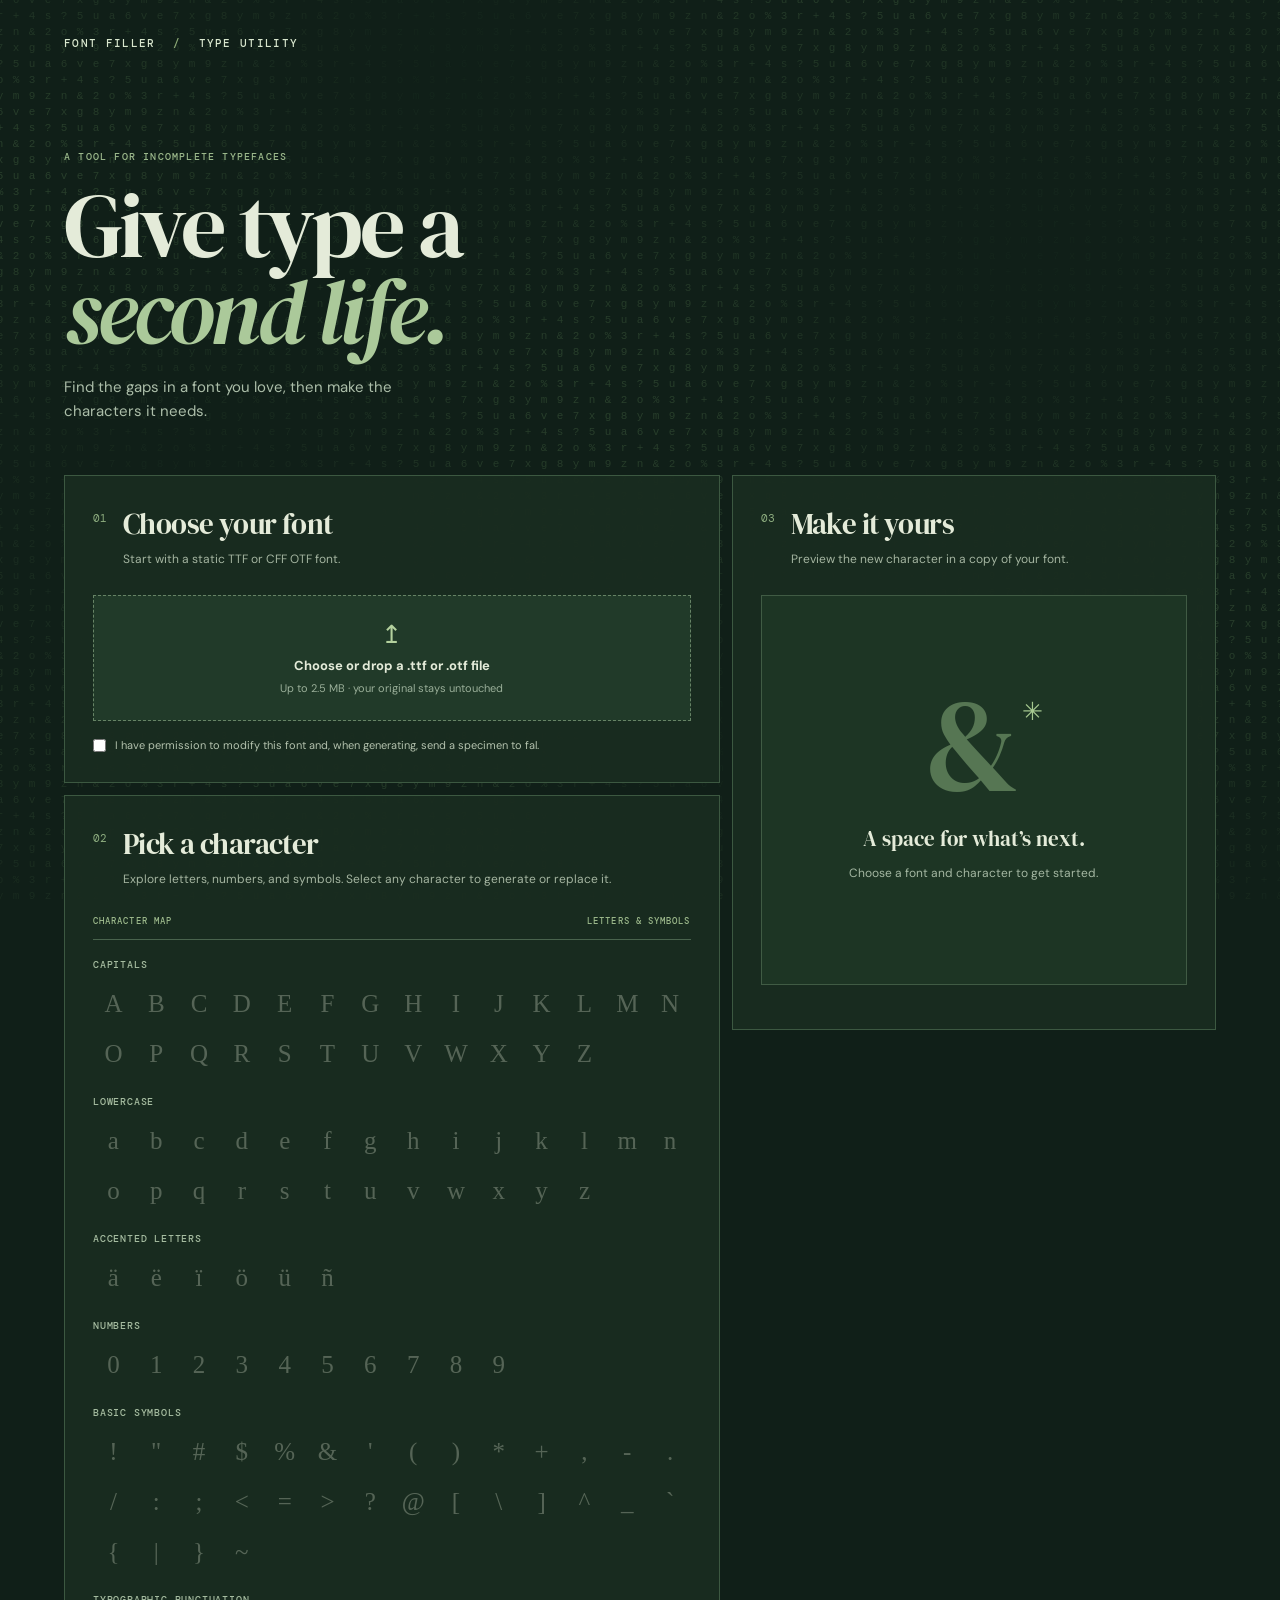
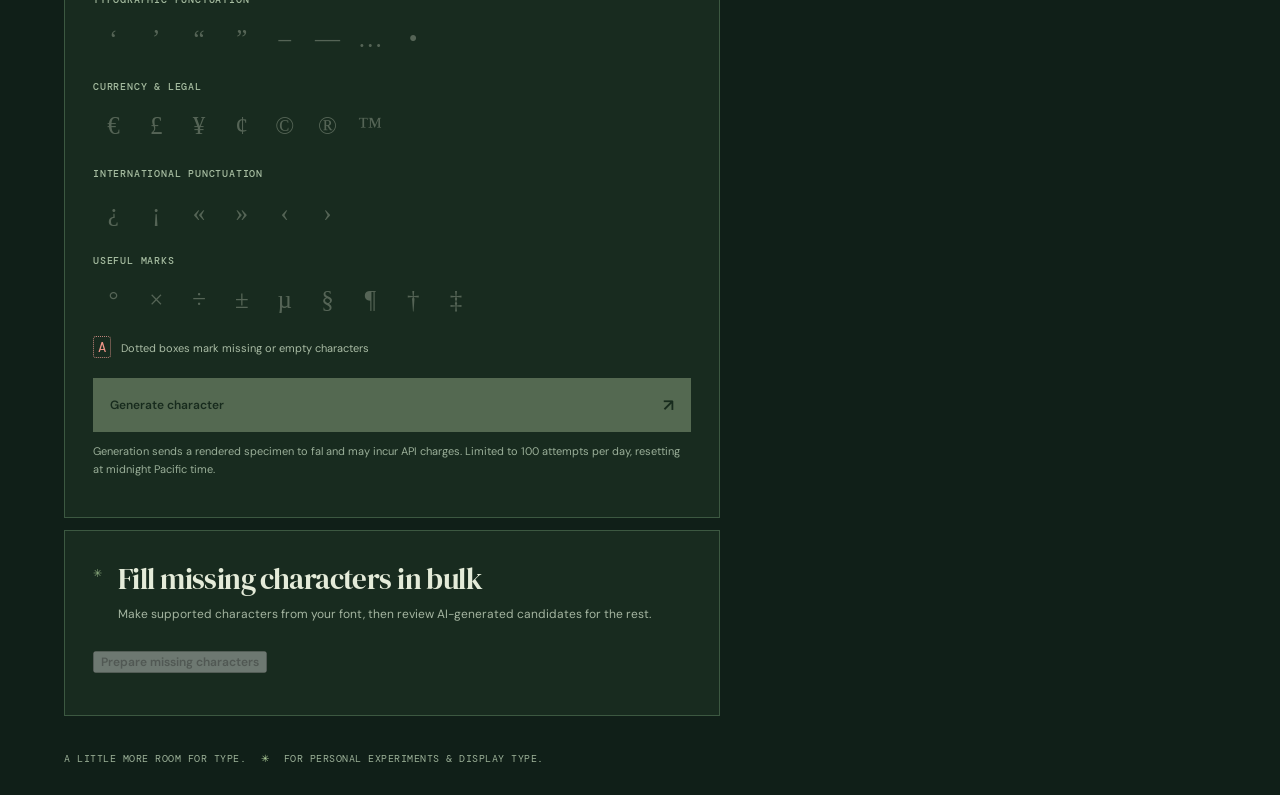
==== public/index.html @ 3ff65e48 "Initial commit" ====
<!doctype html><html lang="en"><head><meta charset="utf-8"><meta name="viewport" content="width=device-width,initial-scale=1"><title>Font Filler</title><link rel="stylesheet" href="/static/style.css"></head><body><canvas id="glyph-field" class="glyph-field" aria-hidden="true"></canvas><main><header><div class="brand">FONT FILLER<span> / </span> TYPE UTILITY</div><div class="eyebrow">A TOOL FOR INCOMPLETE TYPEFACES</div><h1>Give type a<br><em>second life.</em></h1><p>Find the gaps in a font you love, then make the characters it needs.</p></header><div class="layout"><div class="steps"><section class="card"><div class="heading"><span class="number">01</span><div><h2>Choose your font</h2><p>Start with a static TTF or CFF OTF font.</p></div></div><label class="upload" for="font" tabindex="0"><span class="upload-icon">↥</span><strong id="filename">Choose or drop a .ttf or .otf file</strong><small>Up to 2.5 MB · your original stays untouched</small></label><input id="font" type="file" accept=".ttf,.otf,font/ttf,font/otf" hidden><label class="check"><input id="rights" type="checkbox"> <span>I have permission to modify this font and, when generating, send a specimen to fal.</span></label><div id="font-info" class="font-info" hidden></div></section><section class="card"><div class="heading"><span class="number">02</span><div><h2>Pick a character</h2><p>Explore letters, numbers, and symbols. Select any character to generate or replace it.</p></div></div><div class="specimen-top"><span>CHARACTER MAP</span><span>LETTERS &amp; SYMBOLS</span></div><div id="symbols" class="symbols" aria-label="Choose a character"></div><div class="legend"><span>A</span> Dotted boxes mark missing or empty characters</div><div id="sample-wrap" class="sample-wrap" hidden><div class="specimen-top"><span>FONT IN CONTEXT</span><span>EXAMPLE TEXT</span></div><p id="sample" class="sample"></p><p class="sample-note">Missing characters appear in red.</p></div><button id="generate" disabled><span id="generate-text">Generate character</span> <span>↗</span></button><p id="method-note" class="micro">Generation sends a rendered specimen to fal and may incur API charges. Limited to 100 attempts per day, resetting at midnight Pacific time.</p></section><section class="card" id="bulk-section"><div class="heading"><span class="number">✳</span><div><h2>Fill missing characters in bulk</h2><p>Make supported characters from your font, then review AI-generated candidates for the rest.</p></div></div><button id="bulk-prepare" disabled>Prepare missing characters</button><div id="bulk-ready" hidden><p id="bulk-summary" class="micro"></p><label class="bulk-choice">Characters per image <select id="bulk-grid"><option value="4">Up to 16 (4 × 4)</option><option value="3">Up to 9 (3 × 3)</option></select></label><p id="bulk-cost" class="micro"></p><button id="bulk-generate" disabled>Generate remaining characters</button><p class="micro">AI results may be incorrect or clipped. Review each candidate before adding it.</p><div id="bulk-list" class="bulk-list"></div><div class="preview-label">BULK FONT PREVIEW <span>Click to edit</span></div><div id="bulk-preview" class="preview" contenteditable="true" role="textbox" aria-label="Bulk font preview" spellcheck="false">Aa 123</div><button id="bulk-apply" disabled>Add selected characters</button><a id="bulk-download" class="download" hidden>Download bulk font <span>↓</span></a></div><div id="bulk-status" class="status" role="status" aria-live="polite"></div></section></div><section class="card result"><div class="heading"><span class="number">03</span><div><h2>Make it yours</h2><p>Preview the new character in a copy of your font.</p></div></div><div id="empty" class="empty"><div class="empty-mark">&amp;<span>✳</span></div><strong>A space for what’s next.</strong><p>Choose a font and character to get started.</p></div><div id="result" hidden><div class="candidate"><div id="candidate" class="candidate-glyph" aria-label="Generated character preview">…</div><div><div class="eyebrow">YOUR NEW CHARACTER</div><strong id="candidate-label"></strong><p id="candidate-description">Your traced character, shown in the updated font.</p><button id="again" class="text-button">↻ Generate another</button></div></div><div class="preview-label">IN CONTEXT <span>Click to edit</span></div><div id="preview" class="preview" contenteditable="true" role="textbox" aria-label="Preview text" spellcheck="false">A little something &amp; more.</div><div class="controls"><label><span id="size-label">Size</span> <output id="size-value">100%</output><input id="size" type="range" min="50" max="150" value="100"></label><label id="spacing-control">Spacing <output id="spacing-value">100%</output><input id="spacing" type="range" min="0" max="300" value="100"></label><label id="horizontal-control" hidden>Horizontal position <output id="horizontal-value">0</output><input id="horizontal" type="range" min="-50" max="50" value="0"></label><label>Vertical position <output id="offset-value">0</output><input id="offset" type="range" min="-50" max="50" value="0"></label></div><p id="fixed-note" class="micro">For fixed-width fonts, spacing stays fixed to preserve the character grid.</p><a id="download" class="download" download="font-filler.ttf">Download font <span>↓</span></a></div><div id="status" class="status" role="status" aria-live="polite"></div></section></div><footer>A LITTLE MORE ROOM FOR TYPE. <span>✳</span> FOR PERSONAL EXPERIMENTS & DISPLAY TYPE.</footer></main><script src="/static/app.js"></script></body></html>
---- static/style.css ----
@import url('https://fonts.googleapis.com/css2?family=DM+Mono:wght@400;500&family=DM+Sans:wght@400;500;600;700&family=DM+Serif+Display:ital@0;1&display=swap');
:root{font-family:'DM Sans',system-ui,sans-serif;color:#e4ebd9;background:#101f18}*{box-sizing:border-box}body{margin:0;min-height:100vh}button,input{font:inherit}button:focus-visible,a:focus-visible,input:focus-visible,.upload:focus-within{outline:2px solid #d9e9ad;outline-offset:3px}.glyph-field{position:fixed;inset:0;width:100%;height:100%;pointer-events:none;z-index:0}main{position:relative;max-width:1390px;margin:auto;padding:36px 5vw 30px}header{position:relative;margin-bottom:52px}.brand{font:500 11px 'DM Mono',monospace;letter-spacing:.12em;margin-bottom:100px;color:#d9e7ce}.brand span{color:#8fac78;margin:0 9px}.eyebrow,.specimen-top,.preview-label{font:500 10px 'DM Mono',monospace;letter-spacing:.12em;color:#9bb88b}h1{font:normal clamp(52px,7vw,100px)/.96 'DM Serif Display',Georgia,serif;letter-spacing:-.045em;margin:20px 0}h1 em{font-weight:normal;color:#abc99a}header p{color:#acbea9;font-size:15px;line-height:1.6;max-width:400px}.layout{display:grid;grid-template-columns:minmax(0,1.15fr) minmax(320px,.85fr);gap:12px;align-items:start}.steps{display:grid;gap:12px}.card{background:rgba(25,44,32,.96);border:1px solid #3c5841;padding:28px}.heading{display:flex;gap:16px;margin-bottom:27px}.number{font:11px 'DM Mono',monospace;color:#8eae80;padding-top:7px}.heading h2{font:normal 29px 'DM Serif Display',Georgia,serif;letter-spacing:-.02em;margin:0}.heading p{margin:6px 0 0;color:#a4b5a1;font-size:12px;line-height:1.5}.upload{border:1px dashed #668365;background:#213a29;min-height:126px;display:flex;align-items:center;justify-content:center;flex-direction:column;gap:6px;cursor:pointer}.upload:hover,.upload.drag-over{background:#29452f;border-color:#a8c696}.upload-icon{font-size:25px;color:#b4d19e}.upload strong{font-size:13px}.upload small,.micro{font-size:11px;color:#9aaf99;line-height:1.6}.check{display:flex;align-items:flex-start;gap:9px;color:#b3c2ae;font-size:11px;margin-top:16px;line-height:1.5}.check input{accent-color:#a9c895;margin:2px 0}.font-info{font:11px 'DM Mono',monospace;color:#c6dcb7;margin-top:16px}.specimen-top{display:flex;justify-content:space-between;gap:10px;border-bottom:1px solid #49634d;padding-bottom:12px;font-size:9px}.symbols{margin-top:18px}.symbol-group + .symbol-group{margin-top:18px}.symbol-group h3{margin:0 0 8px;font:500 10px 'DM Mono',monospace;letter-spacing:.08em;text-transform:uppercase;color:#a5bca0}.symbol-grid{display:grid;grid-template-columns:repeat(auto-fill,minmax(39px,1fr));gap:2px}.symbol{font:25px/1 'FontFillerUpload',Georgia,serif;min-width:0;height:48px;border:1px solid transparent;background:transparent;cursor:pointer;color:#e3ebd9}.symbol:hover:not(:disabled){background:#36513a}.symbol:disabled{opacity:.3;cursor:not-allowed}.symbol.missing{font-family:'DM Mono','Courier New',monospace;color:#f09588;border:1px dotted #bf847b;border-radius:3px}.symbol.selected{border-color:#b9d6a5;background:#3b5940}.symbol.missing.selected{color:#ffada0;border:1px solid #f09588;outline:1px dotted #f09588;outline-offset:2px}.legend{font-size:11px;color:#a9bca5;margin:15px 0 22px}.legend span{border:1px dotted #bf847b;border-radius:3px;padding:1px 4px;font:14px 'DM Mono',monospace;color:#f09588;margin-right:7px}button,.download{font:600 12px 'DM Sans',sans-serif}#generate,.download{display:flex;align-items:center;justify-content:space-between;width:100%;padding:16px 17px;border:0;background:#c6dcae;color:#192b1c;cursor:pointer;text-decoration:none}#generate:hover:not(:disabled),.download:hover{background:#def0c5}#generate:disabled{opacity:.35;cursor:not-allowed}#generate span:last-child,.download span{font-size:17px}.result{min-height:555px}.empty{min-height:390px;border:1px solid #405b44;background:#1d3524;display:flex;flex-direction:column;align-items:center;justify-content:center;text-align:center}.empty[hidden],#result[hidden],.font-info[hidden]{display:none}.empty-mark{font:130px/.9 'DM Serif Display',Georgia,serif;color:#567653;position:relative}.empty-mark span{font:25px Georgia;color:#a6c990;position:absolute;right:-22px;top:10px}.empty strong{font:normal 21px 'DM Serif Display',Georgia,serif;margin-top:20px}.empty p,.candidate p{font-size:12px;color:#a4b7a2}.candidate{display:flex;gap:20px;align-items:center;border-bottom:1px solid #405b44;padding-bottom:20px}.candidate-glyph{height:120px;width:140px;flex:none;display:grid;place-items:center;overflow:hidden;background:#e9eddf;color:#182a1c;font:72px/1 Georgia,serif}.candidate strong{font:24px 'DM Serif Display',Georgia,serif}.text-button{border:0;background:none;padding:0;color:#c0dcaa;cursor:pointer}.preview-label{margin:23px 0 8px}.preview-label span{float:right;letter-spacing:0;color:#a2b69f}.preview{background:#e9eddf;color:#182a1c;min-height:116px;padding:20px;font-size:40px;overflow-wrap:anywhere;line-height:1.35}.controls{display:grid;grid-template-columns:repeat(3,1fr);gap:16px;margin-top:23px}.controls label{font-size:11px;color:#bdcdb7}.controls output{float:right;color:#d0e5bf}.controls input{width:100%;accent-color:#b4d49d;margin:9px 0}.download{margin-top:20px}.status{color:#ffab9e;font-size:12px;margin-top:14px;line-height:1.5}footer{font:10px 'DM Mono',monospace;letter-spacing:.05em;color:#9cb198;margin-top:36px}footer span{color:#b9d8a2;margin:0 8px}@media(max-width:800px){main{padding:25px 18px}.brand{margin-bottom:65px}.layout{grid-template-columns:1fr}.card{padding:22px}.result{min-height:auto}.empty{min-height:260px}.controls{grid-template-columns:1fr}}

.sample-wrap{margin:0 0 24px}.sample-wrap[hidden]{display:none}.sample{font:28px/1.55 'FontFillerUpload',Georgia,serif;overflow-wrap:anywhere;margin:15px 0 4px}.sample-missing{font-family:'DM Mono','Courier New',monospace;color:#f09588;border-bottom:1px dotted #bf847b}.sample-note{font-size:11px;color:#a9bca5;margin:0}
.bulk-choice{display:flex;align-items:center;gap:12px;margin:14px 0}.bulk-choice select{padding:8px;border:1px solid #c9c8bc;border-radius:6px;background:#fff}.bulk-list{display:grid;grid-template-columns:repeat(auto-fill,minmax(130px,1fr));gap:10px;margin:18px 0}.bulk-candidate{color:#1c2920;background:#fff;border:1px solid #deded5;border-radius:8px;padding:10px;display:grid;gap:6px;align-content:start}.bulk-candidate input{justify-self:start}.bulk-candidate img{width:100%;height:110px;object-fit:contain;background:white}.bulk-candidate small{color:#716e61;line-height:1.3}.bulk-list:empty{display:none}#bulk-download{margin-top:12px}

#bulk-download[hidden]{display:none}
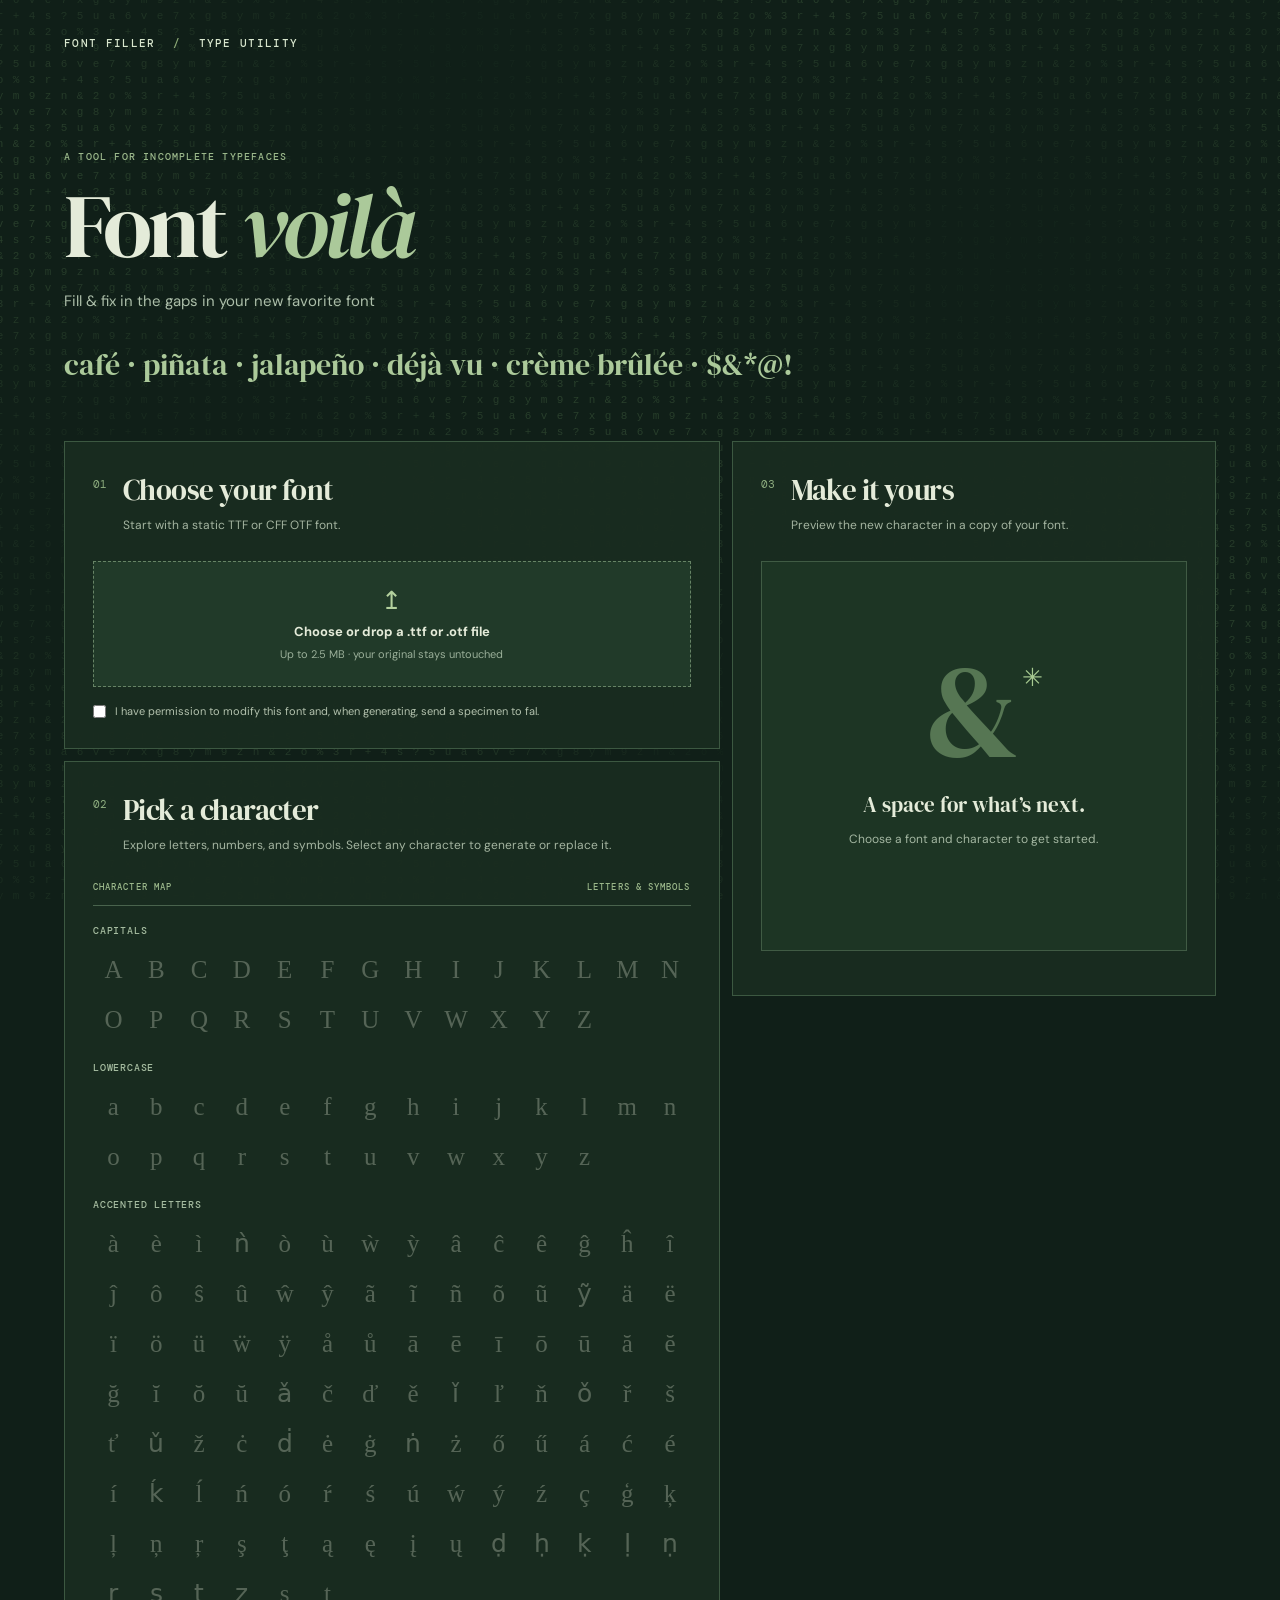
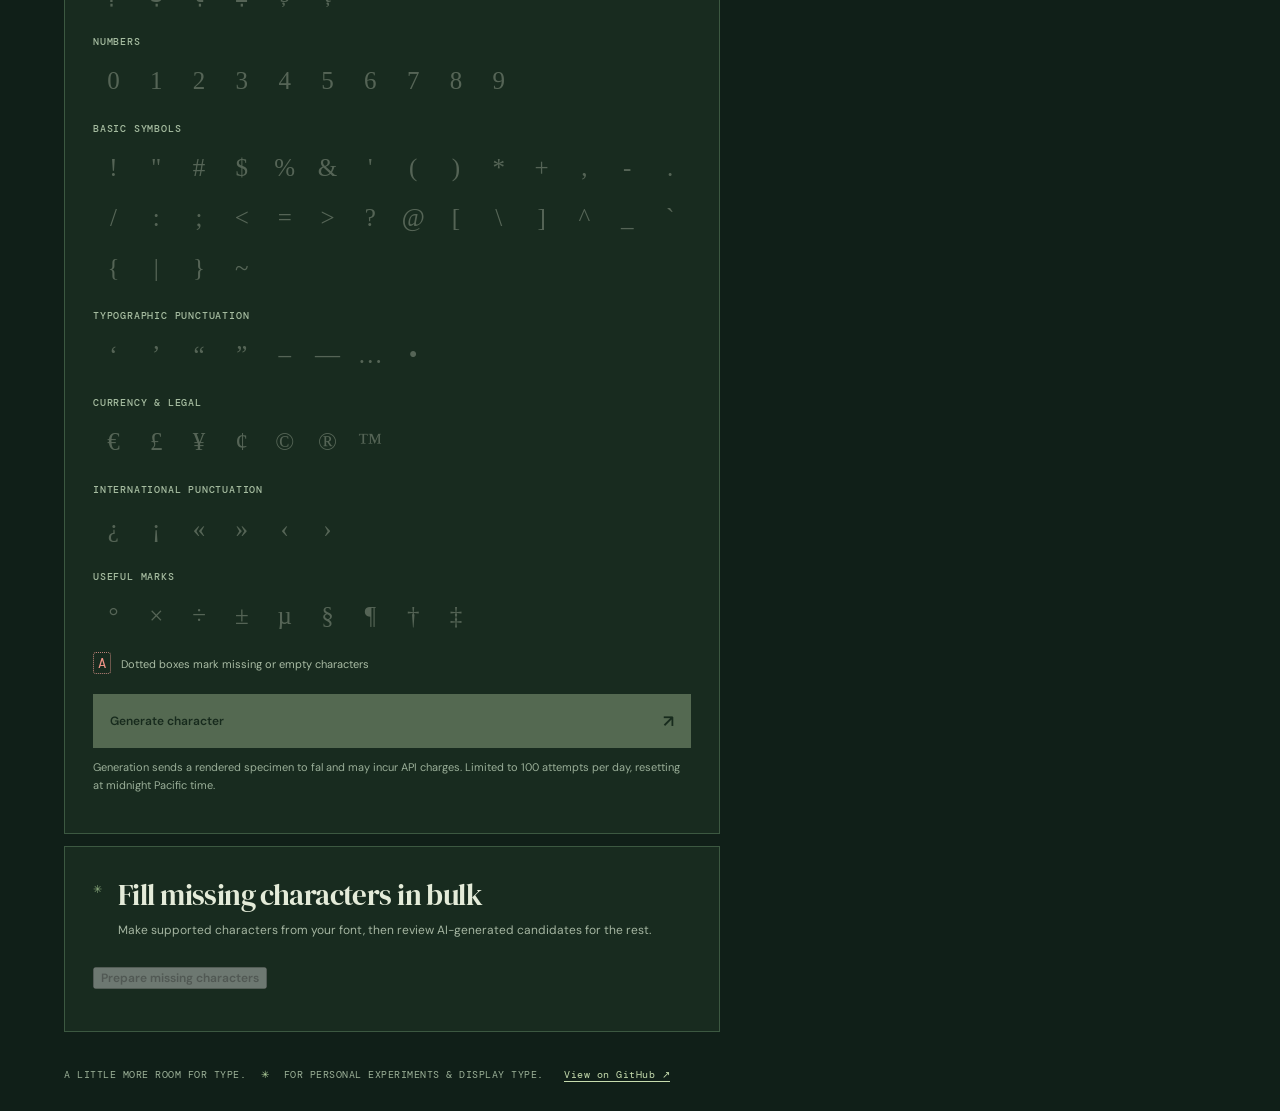
==== commit 6a12c44f: "Refresh homepage typography and examples Committed by ChatGPT." ====
--- a/public/index.html
+++ b/public/index.html
@@ -1 +1 @@
-<!doctype html><html lang="en"><head><meta charset="utf-8"><meta name="viewport" content="width=device-width,initial-scale=1"><title>Font Filler</title><link rel="stylesheet" href="/static/style.css"></head><body><canvas id="glyph-field" class="glyph-field" aria-hidden="true"></canvas><main><header><div class="brand">FONT FILLER<span> / </span> TYPE UTILITY</div><div class="eyebrow">A TOOL FOR INCOMPLETE TYPEFACES</div><h1>Give type a<br><em>second life.</em></h1><p>Find the gaps in a font you love, then make the characters it needs.</p></header><div class="layout"><div class="steps"><section class="card"><div class="heading"><span class="number">01</span><div><h2>Choose your font</h2><p>Start with a static TTF or CFF OTF font.</p></div></div><label class="upload" for="font" tabindex="0"><span class="upload-icon">↥</span><strong id="filename">Choose or drop a .ttf or .otf file</strong><small>Up to 2.5 MB · your original stays untouched</small></label><input id="font" type="file" accept=".ttf,.otf,font/ttf,font/otf" hidden><label class="check"><input id="rights" type="checkbox"> <span>I have permission to modify this font and, when generating, send a specimen to fal.</span></label><div id="font-info" class="font-info" hidden></div></section><section class="card"><div class="heading"><span class="number">02</span><div><h2>Pick a character</h2><p>Explore letters, numbers, and symbols. Select any character to generate or replace it.</p></div></div><div class="specimen-top"><span>CHARACTER MAP</span><span>LETTERS &amp; SYMBOLS</span></div><div id="symbols" class="symbols" aria-label="Choose a character"></div><div class="legend"><span>A</span> Dotted boxes mark missing or empty characters</div><div id="sample-wrap" class="sample-wrap" hidden><div class="specimen-top"><span>FONT IN CONTEXT</span><span>EXAMPLE TEXT</span></div><p id="sample" class="sample"></p><p class="sample-note">Missing characters appear in red.</p></div><button id="generate" disabled><span id="generate-text">Generate character</span> <span>↗</span></button><p id="method-note" class="micro">Generation sends a rendered specimen to fal and may incur API charges. Limited to 100 attempts per day, resetting at midnight Pacific time.</p></section><section class="card" id="bulk-section"><div class="heading"><span class="number">✳</span><div><h2>Fill missing characters in bulk</h2><p>Make supported characters from your font, then review AI-generated candidates for the rest.</p></div></div><button id="bulk-prepare" disabled>Prepare missing characters</button><div id="bulk-ready" hidden><p id="bulk-summary" class="micro"></p><label class="bulk-choice">Characters per image <select id="bulk-grid"><option value="4">Up to 16 (4 × 4)</option><option value="3">Up to 9 (3 × 3)</option></select></label><p id="bulk-cost" class="micro"></p><button id="bulk-generate" disabled>Generate remaining characters</button><p class="micro">AI results may be incorrect or clipped. Review each candidate before adding it.</p><div id="bulk-list" class="bulk-list"></div><div class="preview-label">BULK FONT PREVIEW <span>Click to edit</span></div><div id="bulk-preview" class="preview" contenteditable="true" role="textbox" aria-label="Bulk font preview" spellcheck="false">Aa 123</div><button id="bulk-apply" disabled>Add selected characters</button><a id="bulk-download" class="download" hidden>Download bulk font <span>↓</span></a></div><div id="bulk-status" class="status" role="status" aria-live="polite"></div></section></div><section class="card result"><div class="heading"><span class="number">03</span><div><h2>Make it yours</h2><p>Preview the new character in a copy of your font.</p></div></div><div id="empty" class="empty"><div class="empty-mark">&amp;<span>✳</span></div><strong>A space for what’s next.</strong><p>Choose a font and character to get started.</p></div><div id="result" hidden><div class="candidate"><div id="candidate" class="candidate-glyph" aria-label="Generated character preview">…</div><div><div class="eyebrow">YOUR NEW CHARACTER</div><strong id="candidate-label"></strong><p id="candidate-description">Your traced character, shown in the updated font.</p><button id="again" class="text-button">↻ Generate another</button></div></div><div class="preview-label">IN CONTEXT <span>Click to edit</span></div><div id="preview" class="preview" contenteditable="true" role="textbox" aria-label="Preview text" spellcheck="false">A little something &amp; more.</div><div class="controls"><label><span id="size-label">Size</span> <output id="size-value">100%</output><input id="size" type="range" min="50" max="150" value="100"></label><label id="spacing-control">Spacing <output id="spacing-value">100%</output><input id="spacing" type="range" min="0" max="300" value="100"></label><label id="horizontal-control" hidden>Horizontal position <output id="horizontal-value">0</output><input id="horizontal" type="range" min="-50" max="50" value="0"></label><label>Vertical position <output id="offset-value">0</output><input id="offset" type="range" min="-50" max="50" value="0"></label></div><p id="fixed-note" class="micro">For fixed-width fonts, spacing stays fixed to preserve the character grid.</p><a id="download" class="download" download="font-filler.ttf">Download font <span>↓</span></a></div><div id="status" class="status" role="status" aria-live="polite"></div></section></div><footer>A LITTLE MORE ROOM FOR TYPE. <span>✳</span> FOR PERSONAL EXPERIMENTS & DISPLAY TYPE.</footer></main><script src="/static/app.js"></script></body></html>
+<!doctype html><html lang="en"><head><meta charset="utf-8"><meta name="viewport" content="width=device-width,initial-scale=1"><title>Font Filler</title><link rel="stylesheet" href="/static/style.css"></head><body><canvas id="glyph-field" class="glyph-field" aria-hidden="true"></canvas><main><header><div class="brand">FONT FILLER<span> / </span> TYPE UTILITY</div><div class="eyebrow">A TOOL FOR INCOMPLETE TYPEFACES</div><h1 aria-label="Font voilà"><span aria-hidden="true">Font <em>voil<span class="hero-glyph">à</span></em></span></h1><p aria-label="Fill &amp; fix in the gaps in your new favorite font"><span aria-hidden="true">Fill <span class="hero-glyph hero-glyph-alt">&amp;</span> fix in the gaps in your new favorite font</span></p><div class="hero-examples" aria-label="café, piñata, jalapeño, déjà vu, crème brûlée, dollar sign, ampersand, asterisk, at sign, exclamation point"><span aria-hidden="true">caf<span class="hero-glyph">é</span> · pi<span class="hero-glyph hero-glyph-alt">ñ</span>ata · jalape<span class="hero-glyph hero-glyph-third">ñ</span>o · d<span class="hero-glyph hero-glyph-alt">é</span>j<span class="hero-glyph">à</span> vu · cr<span class="hero-glyph hero-glyph-third">è</span>me br<span class="hero-glyph">û</span>l<span class="hero-glyph hero-glyph-alt">é</span>e · <span class="hero-glyph">$</span><span class="hero-glyph hero-glyph-alt">&amp;</span><span class="hero-glyph hero-glyph-third">*</span><span class="hero-glyph">@</span><span class="hero-glyph hero-glyph-alt">!</span></span></div></header><div class="layout"><div class="steps"><section class="card"><div class="heading"><span class="number">01</span><div><h2>Choose your font</h2><p>Start with a static TTF or CFF OTF font.</p></div></div><label class="upload" for="font" tabindex="0"><span class="upload-icon">↥</span><strong id="filename">Choose or drop a .ttf or .otf file</strong><small>Up to 2.5 MB · your original stays untouched</small></label><input id="font" type="file" accept=".ttf,.otf,font/ttf,font/otf" hidden><label class="check"><input id="rights" type="checkbox"> <span>I have permission to modify this font and, when generating, send a specimen to fal.</span></label><div id="font-info" class="font-info" hidden></div></section><section class="card"><div class="heading"><span class="number">02</span><div><h2>Pick a character</h2><p>Explore letters, numbers, and symbols. Select any character to generate or replace it.</p></div></div><div class="specimen-top"><span>CHARACTER MAP</span><span>LETTERS &amp; SYMBOLS</span></div><div id="symbols" class="symbols" aria-label="Choose a character"></div><div class="legend"><span>A</span> Dotted boxes mark missing or empty characters</div><div id="sample-wrap" class="sample-wrap" hidden><div class="specimen-top"><span>FONT IN CONTEXT</span><span>EXAMPLE TEXT</span></div><p id="sample" class="sample"></p><p class="sample-note">Missing characters appear in red.</p></div><button id="generate" disabled><span id="generate-text">Generate character</span> <span>↗</span></button><p id="method-note" class="micro">Generation sends a rendered specimen to fal and may incur API charges. Limited to 100 attempts per day, resetting at midnight Pacific time.</p></section><section class="card" id="bulk-section"><div class="heading"><span class="number">✳</span><div><h2>Fill missing characters in bulk</h2><p>Make supported characters from your font, then review AI-generated candidates for the rest.</p></div></div><button id="bulk-prepare" disabled>Prepare missing characters</button><div id="bulk-ready" hidden><p id="bulk-summary" class="micro"></p><label class="bulk-choice">Characters per image <select id="bulk-grid"><option value="4">Up to 16 (4 × 4)</option><option value="3">Up to 9 (3 × 3)</option></select></label><p id="bulk-cost" class="micro"></p><button id="bulk-generate" disabled>Generate remaining characters</button><p class="micro">AI results may be incorrect or clipped. Review each candidate before adding it.</p><div id="bulk-list" class="bulk-list"></div><div class="preview-label">BULK FONT PREVIEW <span>Click to edit</span></div><div id="bulk-preview" class="preview" contenteditable="true" role="textbox" aria-label="Bulk font preview" spellcheck="false">Aa 123</div><button id="bulk-apply" disabled>Add selected characters</button><a id="bulk-download" class="download" hidden>Download bulk font <span>↓</span></a></div><div id="bulk-status" class="status" role="status" aria-live="polite"></div></section></div><section class="card result"><div class="heading"><span class="number">03</span><div><h2>Make it yours</h2><p>Preview the new character in a copy of your font.</p></div></div><div id="empty" class="empty"><div class="empty-mark">&amp;<span>✳</span></div><strong>A space for what’s next.</strong><p>Choose a font and character to get started.</p></div><div id="result" hidden><div class="candidate"><div id="candidate" class="candidate-glyph" aria-label="Generated character preview">…</div><div><div class="eyebrow">YOUR NEW CHARACTER</div><strong id="candidate-label"></strong><p id="candidate-description">Your traced character, shown in the updated font.</p><button id="again" class="text-button">↻ Generate another</button></div></div><div class="preview-label">IN CONTEXT <span>Click to edit</span></div><div id="preview" class="preview" contenteditable="true" role="textbox" aria-label="Preview text" spellcheck="false">A little something &amp; more.</div><div class="controls"><label><span id="size-label">Size</span> <output id="size-value">100%</output><input id="size" type="range" min="50" max="150" value="100"></label><label id="spacing-control">Spacing <output id="spacing-value">100%</output><input id="spacing" type="range" min="0" max="300" value="100"></label><label id="horizontal-control" hidden>Horizontal position <output id="horizontal-value">0</output><input id="horizontal" type="range" min="-50" max="50" value="0"></label><label>Vertical position <output id="offset-value">0</output><input id="offset" type="range" min="-50" max="50" value="0"></label></div><p id="fixed-note" class="micro">For fixed-width fonts, spacing stays fixed to preserve the character grid.</p><a id="download" class="download" download="font-filler.ttf">Download font <span>↓</span></a></div><div id="status" class="status" role="status" aria-live="polite"></div></section></div><footer>A LITTLE MORE ROOM FOR TYPE. <span>✳</span> FOR PERSONAL EXPERIMENTS &amp; DISPLAY TYPE. <a href="https://github.com/kenspiredcode/fontFiller">View on GitHub ↗</a></footer></main><script src="/static/app.js"></script></body></html>
--- a/static/style.css
+++ b/static/style.css
@@ -5,3 +5,7 @@
 .bulk-choice{display:flex;align-items:center;gap:12px;margin:14px 0}.bulk-choice select{padding:8px;border:1px solid #c9c8bc;border-radius:6px;background:#fff}.bulk-list{display:grid;grid-template-columns:repeat(auto-fill,minmax(130px,1fr));gap:10px;margin:18px 0}.bulk-candidate{color:#1c2920;background:#fff;border:1px solid #deded5;border-radius:8px;padding:10px;display:grid;gap:6px;align-content:start}.bulk-candidate input{justify-self:start}.bulk-candidate img{width:100%;height:110px;object-fit:contain;background:white}.bulk-candidate small{color:#716e61;line-height:1.3}.bulk-list:empty{display:none}#bulk-download{margin-top:12px}
 
 #bulk-download[hidden]{display:none}
+
+.hero-glyph{position:relative;display:inline-block;vertical-align:baseline;animation:hero-character 7s infinite}.hero-glyph::after{content:"";position:absolute;left:12%;right:12%;top:16%;bottom:10%;border:.035em solid #abc99a;opacity:0;animation:missing-glyph 7s infinite}.hero-glyph-alt,.hero-glyph-alt::after{animation-delay:.35s}.hero-glyph-third,.hero-glyph-third::after{animation-delay:.7s}@keyframes hero-character{0%,20%{color:transparent}26%,78%{color:#abc99a}84%,100%{color:transparent}}@keyframes missing-glyph{0%,20%{opacity:1}26%,78%{opacity:0}84%,100%{opacity:1}}footer a{color:#c6dcae;margin-left:14px;text-underline-offset:3px}footer a:hover{color:#e4ebd9}@media(prefers-reduced-motion:reduce){.hero-glyph{animation:none}.hero-glyph::after{animation:none;display:none}}
+
+.hero-examples{color:#abc99a;font:normal clamp(19px,2.4vw,30px)/1.6 'DM Serif Display',Georgia,serif;max-width:950px;margin-top:28px}.hero-examples .hero-glyph{min-width:.3em}
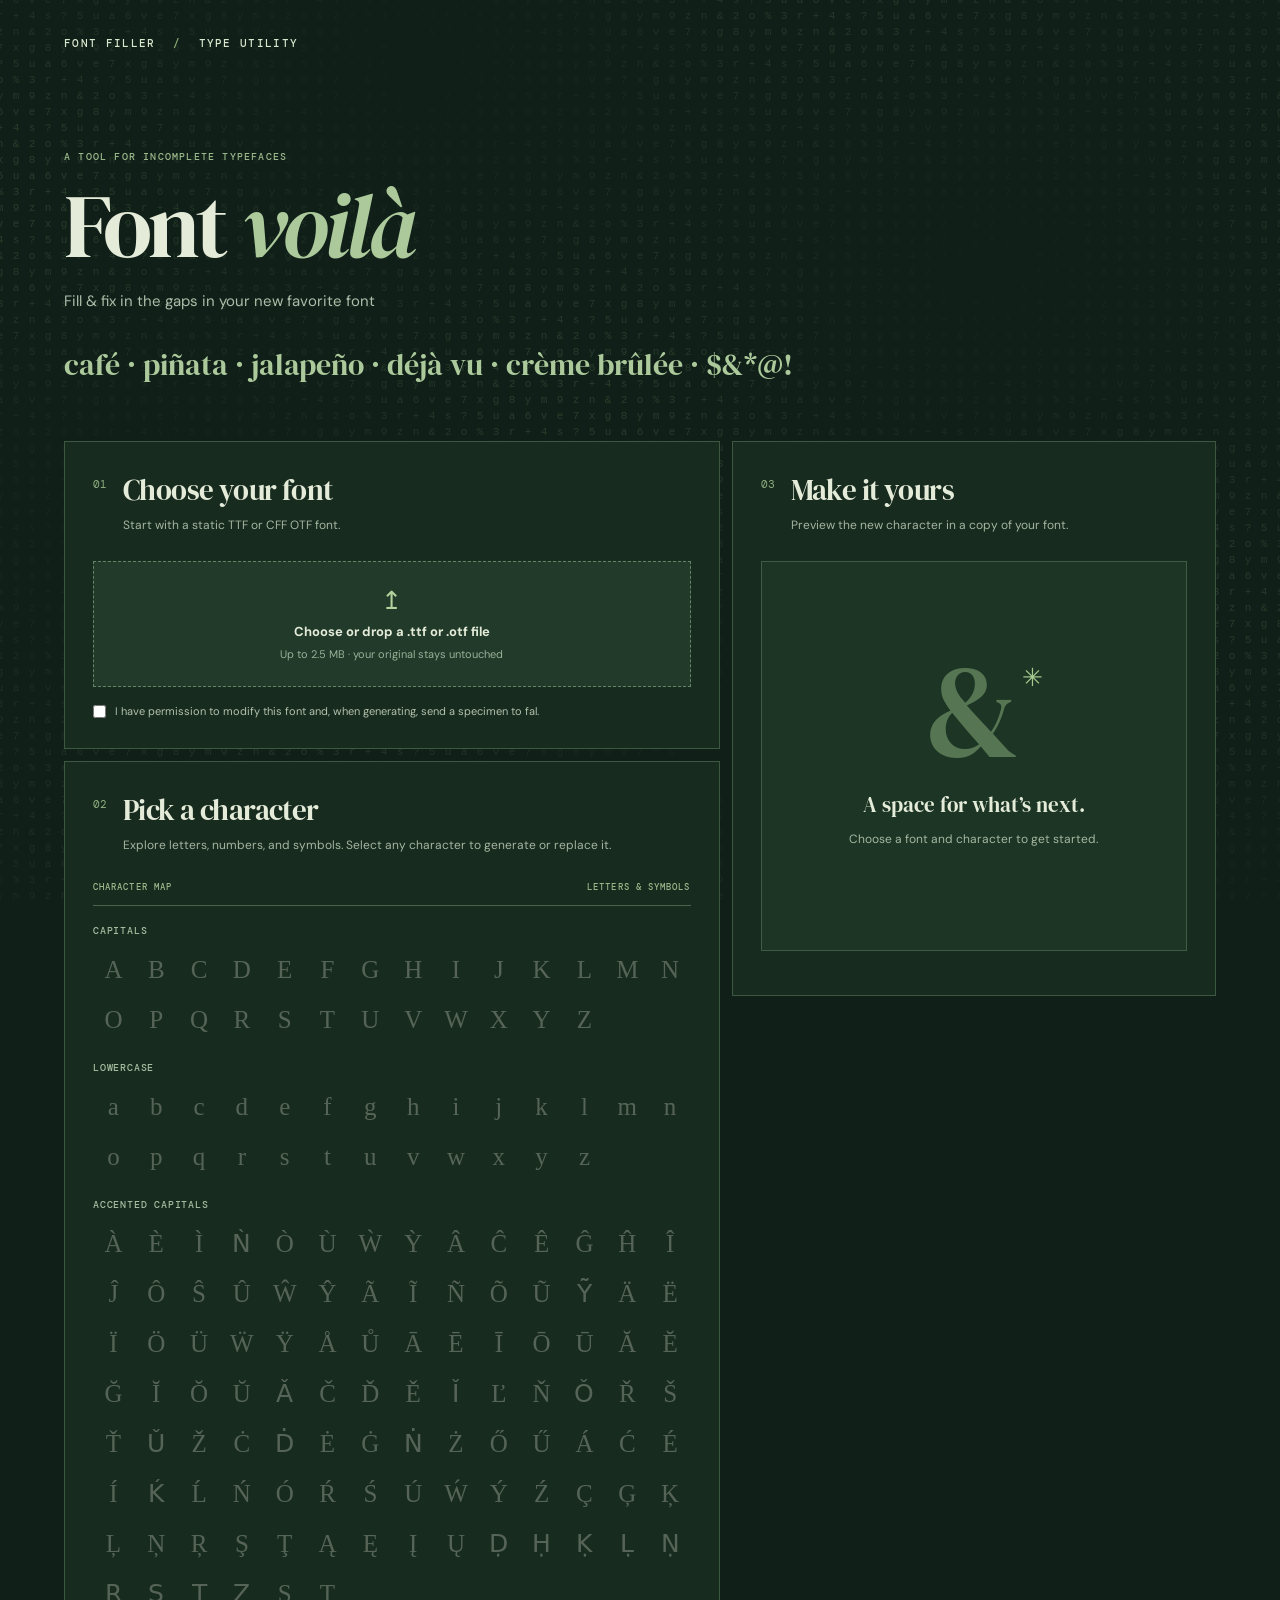
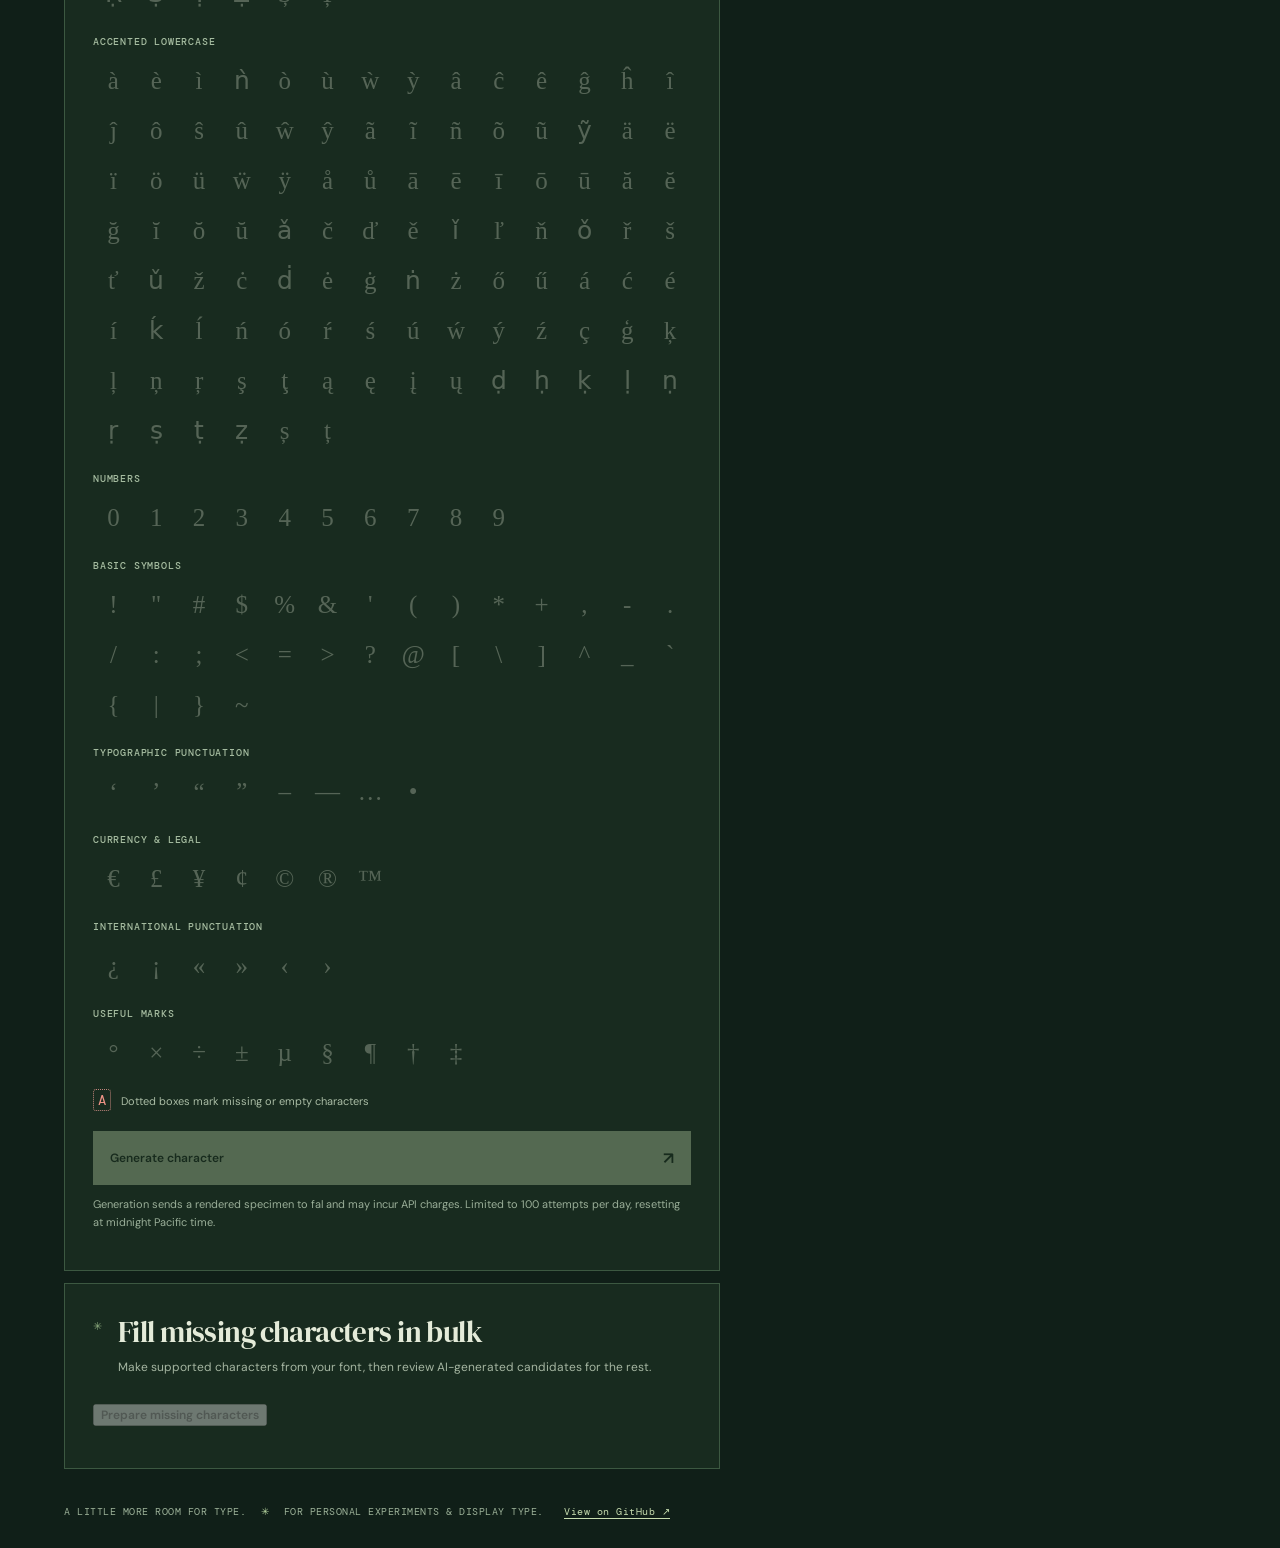
==== commit 02bd564d: "Add live font workspace and reusable accent marks" ====
--- a/public/index.html
+++ b/public/index.html
@@ -1 +1 @@
-<!doctype html><html lang="en"><head><meta charset="utf-8"><meta name="viewport" content="width=device-width,initial-scale=1"><title>Font Filler</title><link rel="stylesheet" href="/static/style.css"></head><body><canvas id="glyph-field" class="glyph-field" aria-hidden="true"></canvas><main><header><div class="brand">FONT FILLER<span> / </span> TYPE UTILITY</div><div class="eyebrow">A TOOL FOR INCOMPLETE TYPEFACES</div><h1 aria-label="Font voilà"><span aria-hidden="true">Font <em>voil<span class="hero-glyph">à</span></em></span></h1><p aria-label="Fill &amp; fix in the gaps in your new favorite font"><span aria-hidden="true">Fill <span class="hero-glyph hero-glyph-alt">&amp;</span> fix in the gaps in your new favorite font</span></p><div class="hero-examples" aria-label="café, piñata, jalapeño, déjà vu, crème brûlée, dollar sign, ampersand, asterisk, at sign, exclamation point"><span aria-hidden="true">caf<span class="hero-glyph">é</span> · pi<span class="hero-glyph hero-glyph-alt">ñ</span>ata · jalape<span class="hero-glyph hero-glyph-third">ñ</span>o · d<span class="hero-glyph hero-glyph-alt">é</span>j<span class="hero-glyph">à</span> vu · cr<span class="hero-glyph hero-glyph-third">è</span>me br<span class="hero-glyph">û</span>l<span class="hero-glyph hero-glyph-alt">é</span>e · <span class="hero-glyph">$</span><span class="hero-glyph hero-glyph-alt">&amp;</span><span class="hero-glyph hero-glyph-third">*</span><span class="hero-glyph">@</span><span class="hero-glyph hero-glyph-alt">!</span></span></div></header><div class="layout"><div class="steps"><section class="card"><div class="heading"><span class="number">01</span><div><h2>Choose your font</h2><p>Start with a static TTF or CFF OTF font.</p></div></div><label class="upload" for="font" tabindex="0"><span class="upload-icon">↥</span><strong id="filename">Choose or drop a .ttf or .otf file</strong><small>Up to 2.5 MB · your original stays untouched</small></label><input id="font" type="file" accept=".ttf,.otf,font/ttf,font/otf" hidden><label class="check"><input id="rights" type="checkbox"> <span>I have permission to modify this font and, when generating, send a specimen to fal.</span></label><div id="font-info" class="font-info" hidden></div></section><section class="card"><div class="heading"><span class="number">02</span><div><h2>Pick a character</h2><p>Explore letters, numbers, and symbols. Select any character to generate or replace it.</p></div></div><div class="specimen-top"><span>CHARACTER MAP</span><span>LETTERS &amp; SYMBOLS</span></div><div id="symbols" class="symbols" aria-label="Choose a character"></div><div class="legend"><span>A</span> Dotted boxes mark missing or empty characters</div><div id="sample-wrap" class="sample-wrap" hidden><div class="specimen-top"><span>FONT IN CONTEXT</span><span>EXAMPLE TEXT</span></div><p id="sample" class="sample"></p><p class="sample-note">Missing characters appear in red.</p></div><button id="generate" disabled><span id="generate-text">Generate character</span> <span>↗</span></button><p id="method-note" class="micro">Generation sends a rendered specimen to fal and may incur API charges. Limited to 100 attempts per day, resetting at midnight Pacific time.</p></section><section class="card" id="bulk-section"><div class="heading"><span class="number">✳</span><div><h2>Fill missing characters in bulk</h2><p>Make supported characters from your font, then review AI-generated candidates for the rest.</p></div></div><button id="bulk-prepare" disabled>Prepare missing characters</button><div id="bulk-ready" hidden><p id="bulk-summary" class="micro"></p><label class="bulk-choice">Characters per image <select id="bulk-grid"><option value="4">Up to 16 (4 × 4)</option><option value="3">Up to 9 (3 × 3)</option></select></label><p id="bulk-cost" class="micro"></p><button id="bulk-generate" disabled>Generate remaining characters</button><p class="micro">AI results may be incorrect or clipped. Review each candidate before adding it.</p><div id="bulk-list" class="bulk-list"></div><div class="preview-label">BULK FONT PREVIEW <span>Click to edit</span></div><div id="bulk-preview" class="preview" contenteditable="true" role="textbox" aria-label="Bulk font preview" spellcheck="false">Aa 123</div><button id="bulk-apply" disabled>Add selected characters</button><a id="bulk-download" class="download" hidden>Download bulk font <span>↓</span></a></div><div id="bulk-status" class="status" role="status" aria-live="polite"></div></section></div><section class="card result"><div class="heading"><span class="number">03</span><div><h2>Make it yours</h2><p>Preview the new character in a copy of your font.</p></div></div><div id="empty" class="empty"><div class="empty-mark">&amp;<span>✳</span></div><strong>A space for what’s next.</strong><p>Choose a font and character to get started.</p></div><div id="result" hidden><div class="candidate"><div id="candidate" class="candidate-glyph" aria-label="Generated character preview">…</div><div><div class="eyebrow">YOUR NEW CHARACTER</div><strong id="candidate-label"></strong><p id="candidate-description">Your traced character, shown in the updated font.</p><button id="again" class="text-button">↻ Generate another</button></div></div><div class="preview-label">IN CONTEXT <span>Click to edit</span></div><div id="preview" class="preview" contenteditable="true" role="textbox" aria-label="Preview text" spellcheck="false">A little something &amp; more.</div><div class="controls"><label><span id="size-label">Size</span> <output id="size-value">100%</output><input id="size" type="range" min="50" max="150" value="100"></label><label id="spacing-control">Spacing <output id="spacing-value">100%</output><input id="spacing" type="range" min="0" max="300" value="100"></label><label id="horizontal-control" hidden>Horizontal position <output id="horizontal-value">0</output><input id="horizontal" type="range" min="-50" max="50" value="0"></label><label>Vertical position <output id="offset-value">0</output><input id="offset" type="range" min="-50" max="50" value="0"></label></div><p id="fixed-note" class="micro">For fixed-width fonts, spacing stays fixed to preserve the character grid.</p><a id="download" class="download" download="font-filler.ttf">Download font <span>↓</span></a></div><div id="status" class="status" role="status" aria-live="polite"></div></section></div><footer>A LITTLE MORE ROOM FOR TYPE. <span>✳</span> FOR PERSONAL EXPERIMENTS &amp; DISPLAY TYPE. <a href="https://github.com/kenspiredcode/fontFiller">View on GitHub ↗</a></footer></main><script src="/static/app.js"></script></body></html>
+<!doctype html><html lang="en"><head><meta charset="utf-8"><meta name="viewport" content="width=device-width,initial-scale=1"><title>Font Filler</title><link rel="stylesheet" href="/static/style.css"></head><body><canvas id="glyph-field" class="glyph-field" aria-hidden="true"></canvas><main><header><div class="brand">FONT FILLER<span> / </span> TYPE UTILITY</div><div class="eyebrow">A TOOL FOR INCOMPLETE TYPEFACES</div><h1 aria-label="Font voilà"><span aria-hidden="true">Font <em>voil<span class="hero-glyph">à</span></em></span></h1><p aria-label="Fill &amp; fix in the gaps in your new favorite font"><span aria-hidden="true">Fill <span class="hero-glyph hero-glyph-alt">&amp;</span> fix in the gaps in your new favorite font</span></p><div class="hero-examples" aria-label="café, piñata, jalapeño, déjà vu, crème brûlée, dollar sign, ampersand, asterisk, at sign, exclamation point"><span aria-hidden="true">caf<span class="hero-glyph">é</span> · pi<span class="hero-glyph hero-glyph-alt">ñ</span>ata · jalape<span class="hero-glyph hero-glyph-third">ñ</span>o · d<span class="hero-glyph hero-glyph-alt">é</span>j<span class="hero-glyph">à</span> vu · cr<span class="hero-glyph hero-glyph-third">è</span>me br<span class="hero-glyph">û</span>l<span class="hero-glyph hero-glyph-alt">é</span>e · <span class="hero-glyph">$</span><span class="hero-glyph hero-glyph-alt">&amp;</span><span class="hero-glyph hero-glyph-third">*</span><span class="hero-glyph">@</span><span class="hero-glyph hero-glyph-alt">!</span></span></div></header><div class="layout"><div class="steps"><section class="card"><div class="heading"><span class="number">01</span><div><h2>Choose your font</h2><p>Start with a static TTF or CFF OTF font.</p></div></div><label class="upload" for="font" tabindex="0"><span class="upload-icon">↥</span><strong id="filename">Choose or drop a .ttf or .otf file</strong><small>Up to 2.5 MB · your original stays untouched</small></label><input id="font" type="file" accept=".ttf,.otf,font/ttf,font/otf" hidden><label class="check"><input id="rights" type="checkbox"> <span>I have permission to modify this font and, when generating, send a specimen to fal.</span></label><div id="font-info" class="font-info" hidden></div></section><section class="card"><div class="heading"><span class="number">02</span><div><h2>Pick a character</h2><p>Explore letters, numbers, and symbols. Select any character to generate or replace it.</p></div></div><div class="specimen-top"><span>CHARACTER MAP</span><span>LETTERS &amp; SYMBOLS</span></div><div id="symbols" class="symbols" aria-label="Choose a character"></div><div class="legend"><span>A</span> Dotted boxes mark missing or empty characters</div><div id="sample-wrap" class="sample-wrap" hidden><div class="specimen-top"><span>FONT IN CONTEXT</span><span>EXAMPLE TEXT</span></div><p id="sample" class="sample"></p><p class="sample-note">Missing characters appear in red.</p></div><button id="generate" disabled><span id="generate-text">Generate character</span> <span>↗</span></button><p id="method-note" class="micro">Generation sends a rendered specimen to fal and may incur API charges. Limited to 100 attempts per day, resetting at midnight Pacific time.</p></section><section class="card" id="bulk-section"><div class="heading"><span class="number">✳</span><div><h2>Fill missing characters in bulk</h2><p>Make supported characters from your font, then review AI-generated candidates for the rest.</p></div></div><button id="bulk-prepare" disabled>Prepare missing characters</button><div id="bulk-ready" hidden><p id="bulk-summary" class="micro"></p><label class="bulk-choice">Other characters per image <select id="bulk-grid"><option value="4">Up to 16 (4 × 4)</option><option value="3">Up to 9 (3 × 3)</option></select></label><p id="bulk-cost" class="micro"></p><button id="bulk-generate" disabled>Generate missing marks and characters</button><p class="micro">Missing accent marks are generated in 3 × 3 grids and reused across letters. Review each mark and character before adding it; inspect the resulting letters in the preview.</p><div id="bulk-list" class="bulk-list"></div><div class="preview-label">BULK FONT PREVIEW <span>Click to edit</span></div><div id="bulk-preview" class="preview" contenteditable="true" role="textbox" aria-label="Bulk font preview" spellcheck="false">Aa 123</div><button id="bulk-apply" disabled>Add selected marks and characters</button><a id="bulk-download" class="download" hidden>Download bulk font <span>↓</span></a></div><div id="bulk-status" class="status" role="status" aria-live="polite"></div></section></div><section class="card result"><div class="heading"><span class="number">03</span><div><h2>Make it yours</h2><p>Preview the new character in a copy of your font.</p></div></div><div id="empty" class="empty"><div class="empty-mark">&amp;<span>✳</span></div><strong>A space for what’s next.</strong><p>Choose a font and character to get started.</p></div><div id="result" hidden><div class="candidate"><div id="candidate" class="candidate-glyph" aria-label="Generated character preview">…</div><div><div class="eyebrow">YOUR NEW CHARACTER</div><strong id="candidate-label"></strong><p id="candidate-description">Your traced character, shown in the updated font.</p><button id="again" class="text-button">↻ Generate another</button></div></div><div class="preview-label">IN CONTEXT <span>Click to edit</span></div><div id="preview" class="preview" contenteditable="true" role="textbox" aria-label="Preview text" spellcheck="false">A little something &amp; more.</div><div class="controls"><label><span id="size-label">Size</span> <output id="size-value">100%</output><input id="size" type="range" min="50" max="150" value="100"></label><label id="spacing-control">Spacing <output id="spacing-value">100%</output><input id="spacing" type="range" min="0" max="300" value="100"></label><label id="horizontal-control" hidden>Horizontal position <output id="horizontal-value">0</output><input id="horizontal" type="range" min="-50" max="50" value="0"></label><label>Vertical position <output id="offset-value">0</output><input id="offset" type="range" min="-50" max="50" value="0"></label></div><p id="fixed-note" class="micro">For fixed-width fonts, spacing stays fixed to preserve the character grid.</p><button id="use-character" disabled>Use this character in workspace</button><a id="download" class="download" download="font-filler.ttf">Download font <span>↓</span></a></div><div id="status" class="status" role="status" aria-live="polite"></div></section></div><footer>A LITTLE MORE ROOM FOR TYPE. <span>✳</span> FOR PERSONAL EXPERIMENTS &amp; DISPLAY TYPE. <a href="https://github.com/kenspiredcode/fontFiller">View on GitHub ↗</a></footer></main><script src="/static/app.js"></script></body></html>
--- a/static/style.css
+++ b/static/style.css
@@ -9,3 +9,4 @@
 .hero-glyph{position:relative;display:inline-block;vertical-align:baseline;animation:hero-character 7s infinite}.hero-glyph::after{content:"";position:absolute;left:12%;right:12%;top:16%;bottom:10%;border:.035em solid #abc99a;opacity:0;animation:missing-glyph 7s infinite}.hero-glyph-alt,.hero-glyph-alt::after{animation-delay:.35s}.hero-glyph-third,.hero-glyph-third::after{animation-delay:.7s}@keyframes hero-character{0%,20%{color:transparent}26%,78%{color:#abc99a}84%,100%{color:transparent}}@keyframes missing-glyph{0%,20%{opacity:1}26%,78%{opacity:0}84%,100%{opacity:1}}footer a{color:#c6dcae;margin-left:14px;text-underline-offset:3px}footer a:hover{color:#e4ebd9}@media(prefers-reduced-motion:reduce){.hero-glyph{animation:none}.hero-glyph::after{animation:none;display:none}}
 
 .hero-examples{color:#abc99a;font:normal clamp(19px,2.4vw,30px)/1.6 'DM Serif Display',Georgia,serif;max-width:950px;margin-top:28px}.hero-examples .hero-glyph{min-width:.3em}
+#use-character{width:100%;margin-top:20px;padding:14px;border:1px solid #b5d29f;background:#36513a;color:#e5f0da;cursor:pointer}#use-character:hover:not(:disabled){background:#456547}#use-character:disabled{opacity:.45;cursor:not-allowed}.bulk-candidate button{padding:7px;border:1px solid #c2cbbd;background:#eef2e9;color:#243628;cursor:pointer}.bulk-candidate button:disabled{opacity:.45;cursor:not-allowed}
